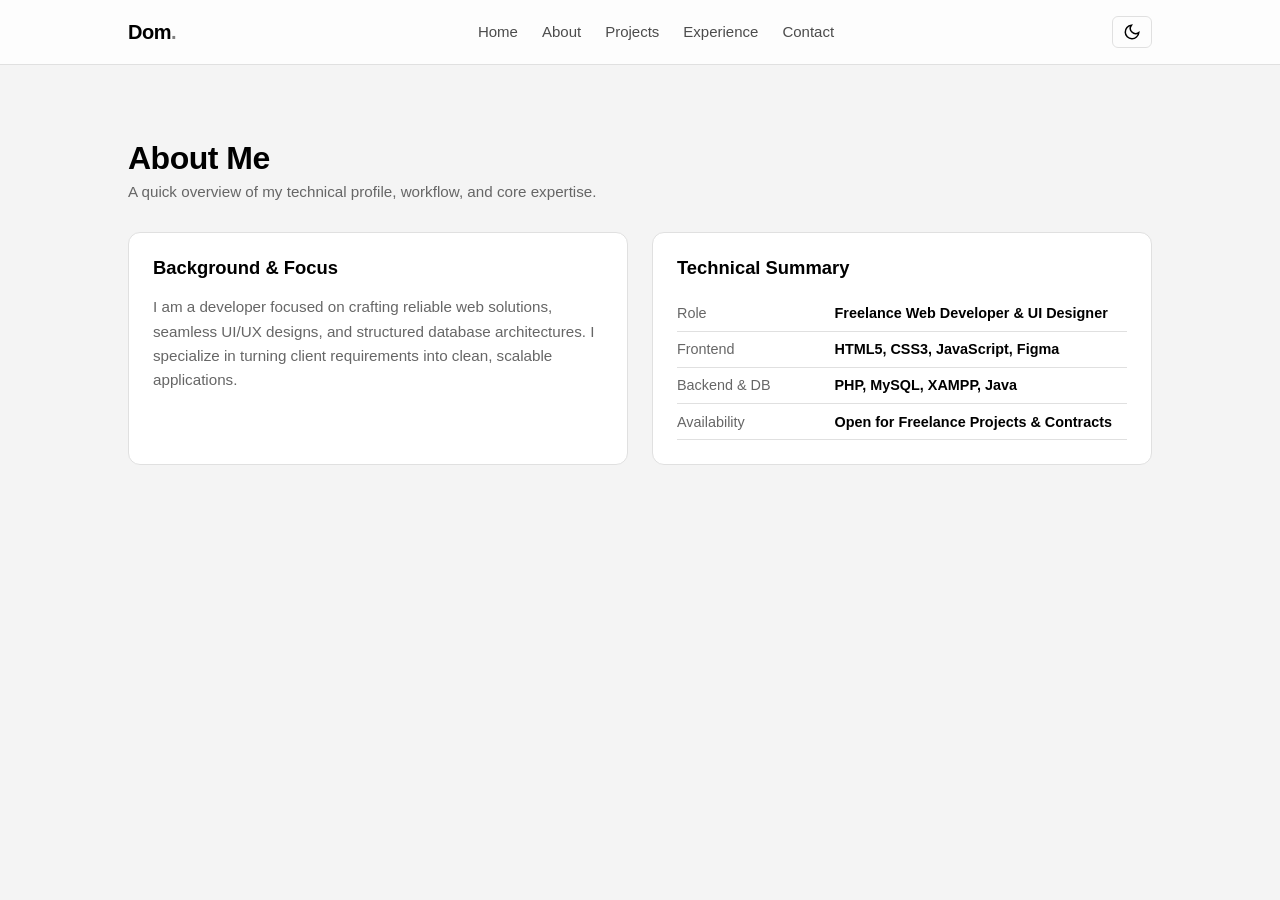
==== about.html @ 7d5119a5 "Update portfolio design with Tailwind" ====
<!DOCTYPE html>
<html lang="en">
<head>
    <meta charset="UTF-8">
    <meta name="viewport" content="width=device-width, initial-scale=1.0">
    <title>About Me | Domnic Llanos</title>
    <link rel="stylesheet" href="/css/style.css">
</head>
<body>

    <header>
        <div class="logo">
            <a href="/index.html">Dom<span class="logo-dot">.</span></a>
        </div>
        
        <!-- Hamburger Button Added -->
        <button id="hamburger-btn" class="hamburger" aria-label="Toggle navigation">
            <svg width="24" height="24" fill="none" stroke="currentColor" stroke-width="2" viewBox="0 0 24 24">
                <path stroke-linecap="round" stroke-linejoin="round" d="M4 6h16M4 12h16M4 18h16"/>
            </svg>
        </button>
        
        <!-- Nav Menu Class Added -->
        <nav class="nav-menu">
            <ul>
                <li><a href="/index.html" class="nav-link">Home</a></li>
                <li><a href="/about.html" class="nav-link">About</a></li>
                <li><a href="/projects.html" class="nav-link">Projects</a></li>
                <li><a href="/experience.html" class="nav-link">Experience</a></li>
                <li><a href="/contact.html" class="nav-link">Contact</a></li>
            </ul>
        </nav>

        <!-- Theme Toggle Moved Outside -->
        <button id="theme-toggle" aria-label="Toggle theme">
            <!-- Sun icon (Visible in Dark Mode) -->
            <svg class="sun-icon" width="18" height="18" fill="none" stroke="currentColor" stroke-width="2" viewBox="0 0 24 24"><circle cx="12" cy="12" r="5"/><path d="M12 1v2M12 21v2M4.22 4.22l1.42 1.42M18.36 18.36l1.42 1.42M1 12h2M21 12h2M4.22 19.78l1.42-1.42M18.36 5.64l1.42-1.42"/></svg>
            <!-- Moon icon (Visible in Light Mode) -->
            <svg class="moon-icon" width="18" height="18" fill="none" stroke="currentColor" stroke-width="2" viewBox="0 0 24 24"><path d="M21 12.79A9 9 0 1 1 11.21 3 7 7 0 0 0 21 12.79z"/></svg>
        </button>
    </header>

    <main>
        <section id="about" class="portfolio-section">
            <div class="section-title">
                <h2>About Me</h2>
                <p class="section-subtitle">A quick overview of my technical profile, workflow, and core expertise.</p>
            </div>

            <!-- Featured Details Grid Table -->
            <div class="about-grid">
                <div class="about-card">
                    <h3>Background & Focus</h3>
                    <p>I am a developer focused on crafting reliable web solutions, seamless UI/UX designs, and structured database architectures. I specialize in turning client requirements into clean, scalable applications.</p>
                </div>

                <div class="about-card">
                    <h3>Technical Summary</h3>
                    <table class="about-table">
                        <tr>
                            <th>Role</th>
                            <td>Freelance Web Developer & UI Designer</td>
                        </tr>
                        <tr>
                            <th>Frontend</th>
                            <td>HTML5, CSS3, JavaScript, Figma</td>
                        </tr>
                        <tr>
                            <th>Backend & DB</th>
                            <td>PHP, MySQL, XAMPP, Java</td>
                        </tr>
                        <tr>
                            <th>Availability</th>
                            <td>Open for Freelance Projects & Contracts</td>
                        </tr>
                    </table>
                </div>
            </div>
        </section>
    </main>

    <script src="/js/script.js" defer></script>
</body>
</html>
---- css/style.css ----
:root {
    --bg-primary: #ffffff;
    --bg-secondary: #f4f4f4;
    --card-bg: #ffffff;
    --text-color: #000000;
    --text-muted: #666666;
    --header-text: #000000;
    --accent-color: #000000;
    --accent-inverse: #ffffff;
    --border-color: #e0e0e0;
    --badge-bg: #f0f0f0;
    --badge-text: #222222;
}


[data-theme="dark"] {
    --bg-primary: #0a0a0a;
    --bg-secondary: #141414;
    --card-bg: #111111;
    --text-color: #ffffff;
    --text-muted: #aaaaaa;
    --header-text: #ffffff;
    --accent-color: #ffffff;
    --accent-inverse: #000000;
    --border-color: #2a2a2a;
    --badge-bg: #222222;
    --badge-text: #e0e0e0;
}

/* Global Reset */
* {
    margin: 0;
    padding: 0;
    box-sizing: border-box;
    font-family: -apple-system, BlinkMacSystemFont, 'Segoe UI', Roboto, Helvetica, Arial, sans-serif;
}

html {
    scroll-behavior: smooth;
}

/* ==========================================
   2. HEADER & NAVIGATION
   ========================================== */
header {
    position: fixed;
    top: 0;
    left: 0;
    width: 100%;
    z-index: 1000;
    display: flex;
    justify-content: space-between;
    align-items: center;
    padding: 16px 10%;
    background-color: rgba(255, 255, 255, 0.8);
    backdrop-filter: blur(10px);
    -webkit-backdrop-filter: blur(10px);
    border-bottom: 1px solid var(--border-color);
    transition: background-color 0.3s ease, border-color 0.3s ease;
}

[data-theme="dark"] header {
    background-color: rgba(10, 10, 10, 0.8);
}

.logo a {
    font-size: 20px;
    font-weight: 800;
    letter-spacing: -0.5px;
    color: var(--header-text); 
    text-decoration: none;
    transition: opacity 0.2s ease;
}

.logo a:hover {
    opacity: 0.7;
}

.logo-dot {
    color: var(--accent-color);
    opacity: 0.5;
}

nav ul {
    display: flex;
    list-style: none;
    align-items: center;
}

nav ul li {
    margin-left: 24px;
}

nav ul li a {
    color: var(--header-text); 
    text-decoration: none;
    font-size: 15px;
    font-weight: 500;
    opacity: 0.7;
    transition: opacity 0.2s ease, border-color 0.2s ease;
}

nav ul li a:hover {
    opacity: 1;
}

/* Active Highlight */
nav ul li a.active {
    opacity: 1 !important;
    font-weight: 700;
    border-bottom: 2px solid var(--accent-color);
    padding-bottom: 2px;
}

/* Theme Toggle Button Styles */
#theme-toggle {
    background: transparent;
    border: 1px solid var(--border-color);
    color: var(--text-color);
    padding: 6px 10px;
    border-radius: 6px;
    cursor: pointer;
    display: flex;
    align-items: center;
    justify-content: center;
    transition: background-color 0.2s ease, border-color 0.2s ease;
}

#theme-toggle:hover {
    background-color: var(--bg-secondary);
}

.sun-icon { display: none; }
.moon-icon { display: block; }

[data-theme="dark"] .sun-icon { display: block; }
[data-theme="dark"] .moon-icon { display: none; }

/* ==========================================
   3. PORTFOLIO SECTIONS & TITLES
   ========================================== */
.portfolio-section {
    padding: 140px 10% 60px 10%;
    min-height: 100vh;
    display: flex;
    flex-direction: column;
    justify-content: flex-start;
    color: var(--text-color); 
    transition: background-color 0.3s ease, color 0.3s ease;
}

#home       { background-color: var(--bg-primary); }
#about      { background-color: var(--bg-secondary); }
#projects   { background-color: var(--bg-primary); }
#experience { background-color: var(--bg-secondary); }
#contact    { background-color: var(--bg-primary); }

.section-title, .section-header {
    margin-bottom: 2rem;
}

.section-title h2, .section-header h2 {
    font-size: 2rem;
    font-weight: 800;
    letter-spacing: -0.5px;
}

.section-subtitle {
    color: var(--text-muted);
    font-size: 0.95rem;
    margin-top: 0.4rem;
}

/* ==========================================
   4. HERO CARD (HOME)
   ========================================== */
.hero-card {
    max-width: 800px;
    display: flex;
    flex-direction: column;
    gap: 18px;
}

.hero-header {
    display: flex;
    align-items: center;
    gap: 20px;
}

.avatar-wrapper {
    position: relative;
    width: 90px;
    height: 90px;
    flex-shrink: 0;
}

.avatar-img {
    width: 100%;
    height: 100%;
    border-radius: 50%;
    object-fit: cover;
    border: 2px solid var(--accent-color);
    background-color: var(--bg-secondary);
}

.status-badge {
    position: absolute;
    bottom: 2px;
    right: 2px;
    width: 14px;
    height: 14px;
    background-color: #22c55e;
    border: 2px solid var(--bg-primary);
    border-radius: 50%;
}

.name-row {
    display: flex;
    align-items: center;
    gap: 8px;
}

.name-row h1 {
    font-size: 34px;
    font-weight: 800;
    letter-spacing: -0.5px;
}

.verified-icon {
    background-color: var(--accent-color);
    color: var(--accent-inverse);
    font-size: 11px;
    width: 18px;
    height: 18px;
    border-radius: 50%;
    display: inline-flex;
    align-items: center;
    justify-content: center;
    font-weight: bold;
}

.social-links {
    display: flex;
    gap: 12px;
    margin-top: 6px;
}

.social-links a {
    color: var(--text-color);
    text-decoration: none;
    opacity: 0.6;
    transition: opacity 0.2s ease;
}

.social-links a:hover {
    opacity: 1;
}

.hero-role {
    font-size: 22px;
    font-weight: 600;
    letter-spacing: -0.3px;
}

.hero-role .divider {
    opacity: 0.3;
}

.hero-role .highlight {
    color: var(--text-color);
    text-decoration: underline;
    text-underline-offset: 4px;
}

.hero-bio {
    font-size: 16px;
    line-height: 1.6;
    opacity: 0.85;
}

.tech-stack-row {
    display: flex;
    flex-wrap: wrap;
    gap: 8px;
    margin-top: 4px;
}

.tech-badge {
    padding: 4px 10px;
    font-size: 13px;
    font-weight: 600;
    background-color: var(--badge-bg);
    color: var(--badge-text);
    border-radius: 4px;
    border: 1px solid var(--border-color);
}

.hero-actions {
    display: flex;
    gap: 15px;
    margin-top: 10px;
}

.btn-primary {
    background-color: var(--accent-color);
    color: var(--accent-inverse);
    padding: 12px 24px;
    border-radius: 6px;
    text-decoration: none;
    font-weight: 600;
    border: 1px solid var(--accent-color);
    transition: transform 0.2s ease, opacity 0.2s ease;
    cursor: pointer;
}

.btn-primary:hover {
    opacity: 0.85;
    transform: translateY(-2px);
}

.btn-secondary {
    background-color: transparent;
    color: var(--text-color);
    border: 1px solid var(--border-color);
    padding: 12px 24px;
    border-radius: 6px;
    text-decoration: none;
    font-weight: 600;
    transition: transform 0.2s ease, border-color 0.2s ease;
}

.btn-secondary:hover {
    border-color: var(--accent-color);
    transform: translateY(-2px);
}

/* ==========================================
   5. ABOUT SECTION
   ========================================== */
.about-grid {
    display: grid;
    grid-template-columns: repeat(auto-fit, minmax(300px, 1fr));
    gap: 1.5rem;
}

.about-card {
    background: var(--card-bg);
    border: 1px solid var(--border-color);
    border-radius: 12px;
    padding: 1.5rem;
}

.about-card h3 {
    margin-bottom: 1rem;
    font-size: 1.15rem;
}

.about-card p {
    line-height: 1.6;
    color: var(--text-muted);
    font-size: 0.95rem;
}

.about-table {
    width: 100%;
    border-collapse: collapse;
}

.about-table th, 
.about-table td {
    padding: 0.6rem 0;
    text-align: left;
    font-size: 0.9rem;
    border-bottom: 1px solid var(--border-color);
}

.about-table th {
    color: var(--text-muted);
    font-weight: 500;
    width: 35%;
}

.about-table td {
    font-weight: 600;
}

/* ==========================================
   6. PROJECTS SECTION
   ========================================== */
.projects-grid {
    display: grid;
    grid-template-columns: repeat(auto-fit, minmax(320px, 1fr));
    gap: 1.5rem;
}

.project-card {
    background: var(--card-bg);
    border: 1px solid var(--border-color);
    border-radius: 12px;
    padding: 1.5rem;
    transition: transform 0.2s ease, border-color 0.2s ease;
}

.project-card:hover {
    transform: translateY(-3px);
    border-color: var(--accent-color);
}

.project-category {
    font-size: 0.75rem;
    text-transform: uppercase;
    letter-spacing: 0.05em;
    color: var(--text-muted);
    font-weight: 700;
}

.project-title {
    font-size: 1.2rem;
    margin: 0.4rem 0 0.6rem 0;
}

.project-description {
    font-size: 0.9rem;
    color: var(--text-muted);
    line-height: 1.5;
    margin-bottom: 1.2rem;
}

.project-tech {
    display: flex;
    flex-wrap: wrap;
    gap: 0.4rem;
    margin-bottom: 1.2rem;
}

.project-btn {
    display: inline-block;
    font-size: 0.85rem;
    font-weight: 600;
    color: var(--text-color);
    text-decoration: none;
    transition: opacity 0.2s ease;
}

.project-btn:hover {
    opacity: 0.7;
}

/* ==========================================
   7. EXPERIENCE SECTION
   ========================================== */
.experience-timeline {
    display: flex;
    flex-direction: column;
    gap: 1.5rem;
}

.timeline-item {
    background: var(--card-bg);
    border: 1px solid var(--border-color);
    border-radius: 12px;
    padding: 1.5rem;
}

.timeline-header {
    display: flex;
    justify-content: space-between;
    align-items: flex-start;
    margin-bottom: 1rem;
    flex-wrap: wrap;
    gap: 0.5rem;
}

.timeline-header h3 {
    font-size: 1.15rem;
}

.company-name {
    font-size: 0.85rem;
    color: var(--text-muted);
    display: block;
    margin-top: 2px;
}

.timeline-date {
    font-size: 0.8rem;
    font-weight: 600;
    background: var(--badge-bg);
    color: var(--badge-text);
    padding: 4px 8px;
    border-radius: 4px;
    border: 1px solid var(--border-color);
}

.timeline-details {
    padding-left: 1.2rem;
    font-size: 0.9rem;
    line-height: 1.6;
    color: var(--text-muted);
}

.timeline-details li {
    margin-bottom: 0.4rem;
}

/* ==========================================
   8. CONTACT SECTION
   ========================================== */
.contact-container {
    display: grid;
    grid-template-columns: repeat(auto-fit, minmax(300px, 1fr));
    gap: 2rem;
}

.contact-info {
    display: flex;
    flex-direction: column;
    gap: 1.2rem;
}

.contact-info p {
    line-height: 1.6;
    color: var(--text-muted);
    font-size: 0.95rem;
}

.contact-method {
    border-left: 2px solid var(--accent-color);
    padding-left: 1rem;
}

.contact-method strong {
    display: block;
    font-size: 0.9rem;
    margin-bottom: 2px;
}

.contact-method p {
    font-size: 0.85rem;
}

.contact-form {
    display: flex;
    flex-direction: column;
    gap: 1rem;
}

.form-group {
    display: flex;
    flex-direction: column;
    gap: 0.4rem;
}

.form-group label {
    font-size: 0.85rem;
    font-weight: 600;
}

.form-group input,
.form-group textarea {
    padding: 10px 12px;
    border-radius: 6px;
    border: 1px solid var(--border-color);
    background-color: var(--bg-primary);
    color: var(--text-color);
    font-size: 0.95rem;
    outline: none;
    transition: border-color 0.2s ease;
}

.form-group input:focus,
.form-group textarea:focus {
    border-color: var(--accent-color);
}

/* ==========================================
   9. MOBILE MENU ADDITIONS (RESPONSIVE)
   ========================================== */
.hamburger {
    display: none;
    background: none;
    border: none;
    cursor: pointer;
    color: var(--text-color);
    padding: 0.5rem;
}

@media (max-width: 900px) {
    header {
        display: flex;
        justify-content: space-between;
        align-items: center;
        position: fixed;
        padding: 16px 5%;
    }

    /* 1. Logo stays on the far left */
    .logo {
        order: 1;
    }

    /* 2. Theme toggle moves towards the right */
    #theme-toggle {
        order: 2;
        margin-left: auto; 
    }

    /* 3. Hamburger menu sits right beside the theme toggle on the far right */
    .hamburger {
        display: block;
        order: 3;
        margin-left: 10px; 
    }

    .nav-menu {
        position: absolute;
        top: 100%;
        left: 0;
        width: 100%;
        background-color: rgba(255, 255, 255, 0.95);
        border-bottom: 1px solid var(--border-color);
        box-shadow: 0 10px 15px rgba(0, 0, 0, 0.1);
        max-height: 0;
        overflow: hidden;
        transition: max-height 0.3s ease-in-out;
        order: 4;
    }

    [data-theme="dark"] .nav-menu {
        background-color: rgba(10, 10, 10, 0.95);
    }

    .nav-menu.active {
        max-height: 400px;
    }

    .nav-menu ul {
        flex-direction: column;
        padding: 1.5rem;
        gap: 1rem;
        align-items: center;
    }

    .nav-menu ul li {
        margin-left: 0;
    }
}
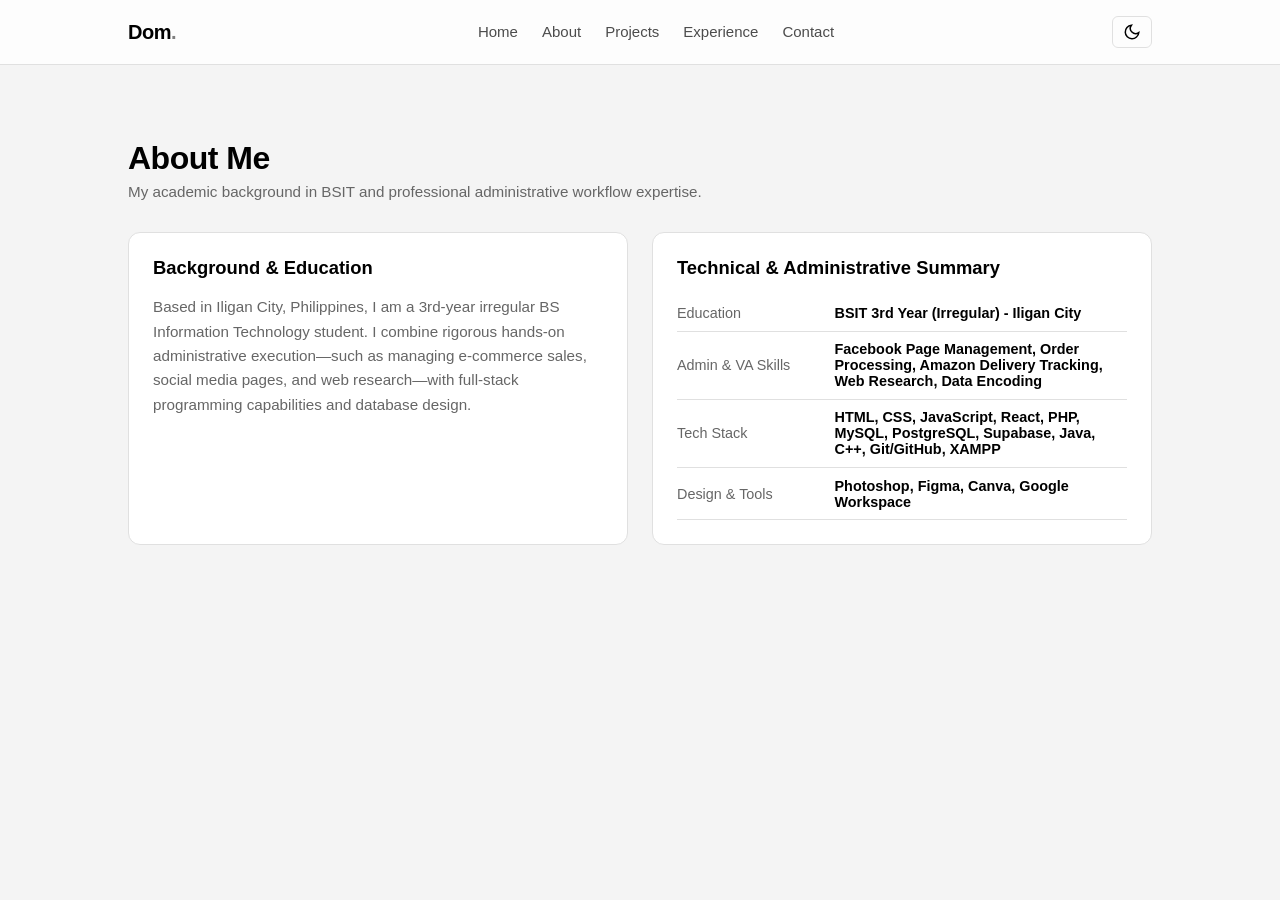
==== commit fcea8e58: "updating my about.html" ====
--- a/about.html
+++ b/about.html
@@ -4,34 +4,34 @@
     <meta charset="UTF-8">
     <meta name="viewport" content="width=device-width, initial-scale=1.0">
     <title>About Me | Domnic Llanos</title>
-    <link rel="stylesheet" href="/css/style.css">
+    <link rel="stylesheet" href="css/style.css">
 </head>
 <body>
 
     <header>
         <div class="logo">
-            <a href="/index.html">Dom<span class="logo-dot">.</span></a>
+            <a href="index.html">Dom<span class="logo-dot">.</span></a>
         </div>
         
-        <!-- Hamburger Button Added -->
+        <!-- Hamburger Button -->
         <button id="hamburger-btn" class="hamburger" aria-label="Toggle navigation">
             <svg width="24" height="24" fill="none" stroke="currentColor" stroke-width="2" viewBox="0 0 24 24">
                 <path stroke-linecap="round" stroke-linejoin="round" d="M4 6h16M4 12h16M4 18h16"/>
             </svg>
         </button>
         
-        <!-- Nav Menu Class Added -->
+        <!-- Nav Menu -->
         <nav class="nav-menu">
             <ul>
-                <li><a href="/index.html" class="nav-link">Home</a></li>
-                <li><a href="/about.html" class="nav-link">About</a></li>
-                <li><a href="/projects.html" class="nav-link">Projects</a></li>
-                <li><a href="/experience.html" class="nav-link">Experience</a></li>
-                <li><a href="/contact.html" class="nav-link">Contact</a></li>
+                <li><a href="index.html" class="nav-link">Home</a></li>
+                <li><a href="about.html" class="nav-link active">About</a></li>
+                <li><a href="projects.html" class="nav-link">Projects</a></li>
+                <li><a href="experience.html" class="nav-link">Experience</a></li>
+                <li><a href="contact.html" class="nav-link">Contact</a></li>
             </ul>
         </nav>
 
-        <!-- Theme Toggle Moved Outside -->
+        <!-- Theme Toggle -->
         <button id="theme-toggle" aria-label="Toggle theme">
             <!-- Sun icon (Visible in Dark Mode) -->
             <svg class="sun-icon" width="18" height="18" fill="none" stroke="currentColor" stroke-width="2" viewBox="0 0 24 24"><circle cx="12" cy="12" r="5"/><path d="M12 1v2M12 21v2M4.22 4.22l1.42 1.42M18.36 18.36l1.42 1.42M1 12h2M21 12h2M4.22 19.78l1.42-1.42M18.36 5.64l1.42-1.42"/></svg>
@@ -44,34 +44,34 @@
         <section id="about" class="portfolio-section">
             <div class="section-title">
                 <h2>About Me</h2>
-                <p class="section-subtitle">A quick overview of my technical profile, workflow, and core expertise.</p>
+                <p class="section-subtitle">My academic background in BSIT and professional administrative workflow expertise.</p>
             </div>
 
             <!-- Featured Details Grid Table -->
             <div class="about-grid">
                 <div class="about-card">
-                    <h3>Background & Focus</h3>
-                    <p>I am a developer focused on crafting reliable web solutions, seamless UI/UX designs, and structured database architectures. I specialize in turning client requirements into clean, scalable applications.</p>
+                    <h3>Background & Education</h3>
+                    <p>Based in Iligan City, Philippines, I am a 3rd-year irregular BS Information Technology student. I combine rigorous hands-on administrative execution—such as managing e-commerce sales, social media pages, and web research—with full-stack programming capabilities and database design.</p>
                 </div>
 
                 <div class="about-card">
-                    <h3>Technical Summary</h3>
+                    <h3>Technical & Administrative Summary</h3>
                     <table class="about-table">
                         <tr>
-                            <th>Role</th>
-                            <td>Freelance Web Developer & UI Designer</td>
+                            <th>Education</th>
+                            <td>BSIT 3rd Year (Irregular) - Iligan City</td>
                         </tr>
                         <tr>
-                            <th>Frontend</th>
-                            <td>HTML5, CSS3, JavaScript, Figma</td>
+                            <th>Admin & VA Skills</th>
+                            <td>Facebook Page Management, Order Processing, Amazon Delivery Tracking, Web Research, Data Encoding</td>
                         </tr>
                         <tr>
-                            <th>Backend & DB</th>
-                            <td>PHP, MySQL, XAMPP, Java</td>
+                            <th>Tech Stack</th>
+                            <td>HTML, CSS, JavaScript, React, PHP, MySQL, PostgreSQL, Supabase, Java, C++, Git/GitHub, XAMPP</td>
                         </tr>
                         <tr>
-                            <th>Availability</th>
-                            <td>Open for Freelance Projects & Contracts</td>
+                            <th>Design & Tools</th>
+                            <td>Photoshop, Figma, Canva, Google Workspace</td>
                         </tr>
                     </table>
                 </div>
@@ -79,6 +79,6 @@
         </section>
     </main>
 
-    <script src="/js/script.js" defer></script>
+    <script src="js/script.js" defer></script>
 </body>
 </html>
